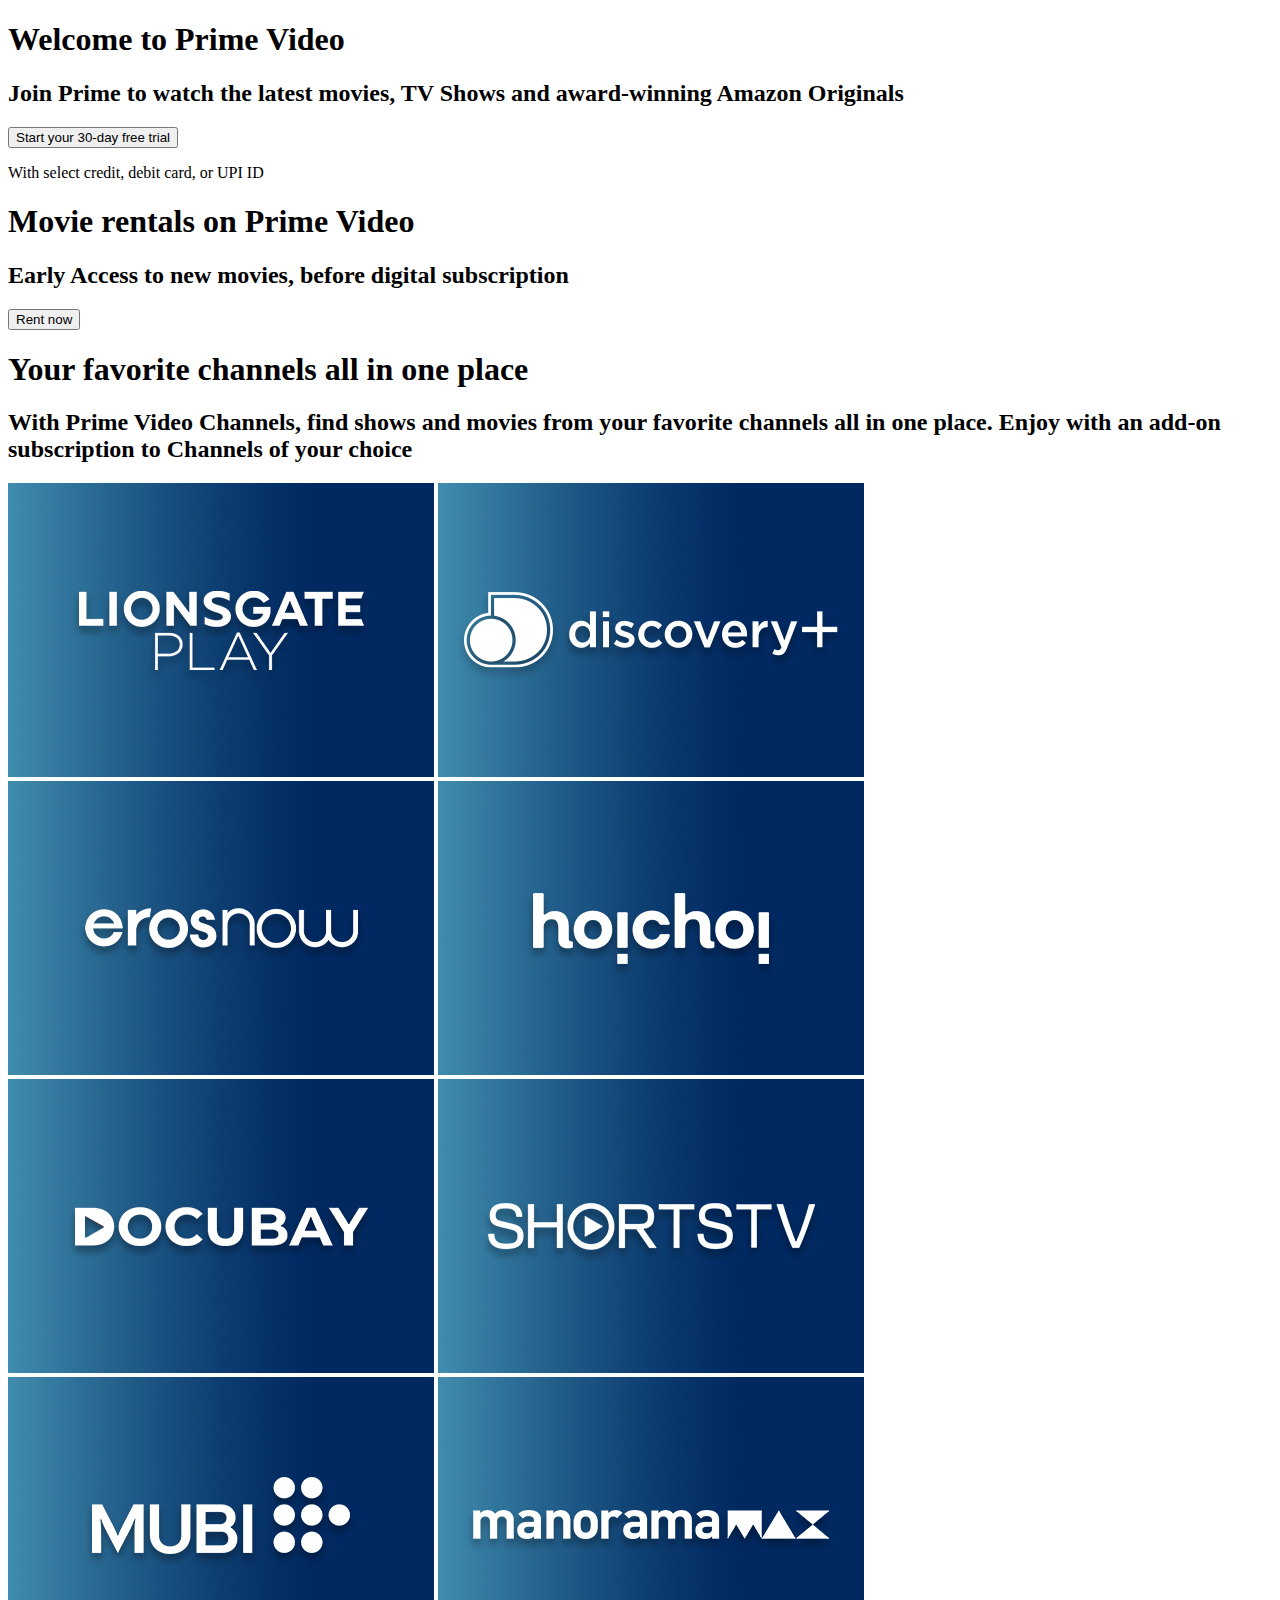
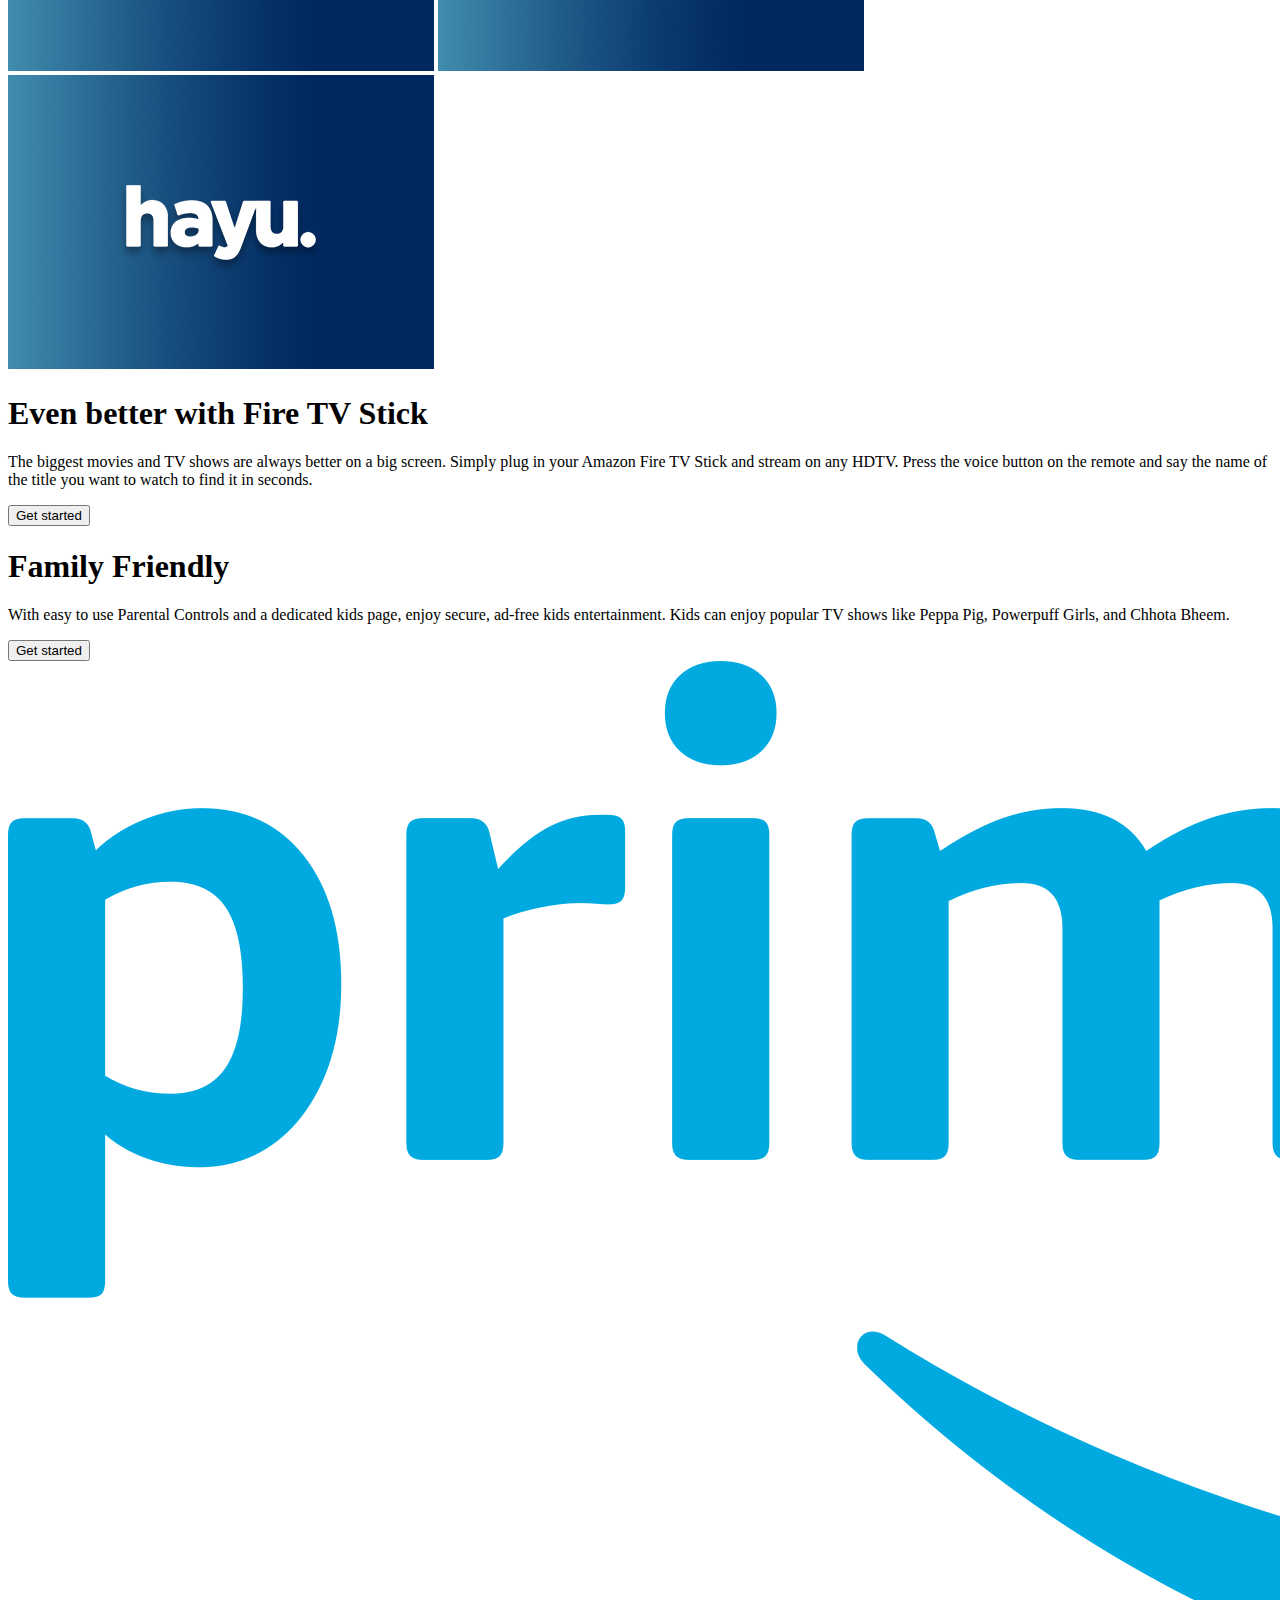
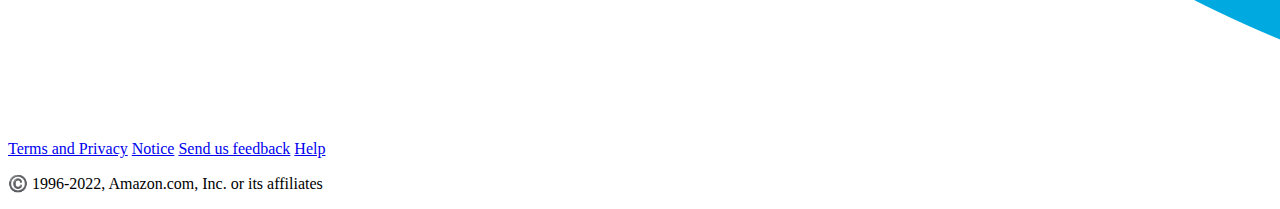
==== index.html @ 8a0611ff "changes has been commited" ====
<!DOCTYPE html>
<html lang="en">
<head>
    <meta charset="UTF-8">
    <meta http-equiv="X-UA-Compatible" content="IE=edge">
    <meta name="viewport" content="width=device-width, initial-scale=1.0">
    <link rel="stylesheet" href="D:\Spotknack FET\prime-clone\assets\style.css">
    <title>Welcome to Prime Video</title>
</head>
<body>
    
<section id="first-para">
    <div class="first-para-child-1">
        <h1>Welcome to Prime Video</h1>
        <h2>Join Prime to watch the latest movies, TV Shows and award-winning Amazon Originals</h2>
        <a href="#"><button class="free-trial-button">Start your 30-day free trial</button></a>
        <p>With select credit, debit card, or UPI ID</p>
    </div>
</section>
<section id="first-para-2">
    <div class="first-para-child-2">
        <h1>Movie rentals on Prime Video</h1>
        <h2>Early Access to new movies, before digital subscription</h2>
        <a href="#"><button class="rent-now">Rent now</button></a>
    </div>
</section>
<section id="second-para">
    <div class="about-channel">
        <h1>Your favorite channels all in one place</h1>
        <h2>With Prime Video Channels, find shows and movies from your favorite channels all in one place. Enjoy with an
            add-on subscription to Channels of your choice</h2>
    </div>
    <div class="channel-logo">
        <img src="assets/images/1.jpg" alt="lionsgate-logo">
        <img src="assets/images/2.jpg" alt="discovery+-logo">
        <img src="assets/images/3.jpg" alt="erosnow-logo">
        <img src="assets/images/4.jpg" alt="hoichoi-logo">
        <img src="assets/images/5.jpg" alt="docubay-logo">
        <img src="assets/images/6.jpg" alt="shortstv-logo">
        <img src="assets/images/7.jpg" alt="mubi-logo">
        <img src="assets/images/8.jpg" alt="manoramamax-logo">
        <img src="assets/images/9.jpg" alt="hayu-logo">
    </div>
</section>
<section id="third-para">
    <div class="fire-stick">
        <h1>Even better with Fire TV Stick</h1>
        <p>The biggest movies and TV shows are always better on a big screen. Simply plug in your Amazon Fire TV Stick
            and stream on any HDTV. Press the voice button on the remote and say the name of the title you want to watch
            to find it in seconds.</p>
        <a href="#"><button class="rent-now">Get started</button></a>
    </div>
</section>
<section id="fourth-para">
    <div class="kids">
        <h1>Family Friendly</h1>
        <p>With easy to use Parental Controls and a dedicated kids page, enjoy secure, ad-free kids entertainment. Kids
            can enjoy popular TV shows like Peppa Pig, Powerpuff Girls, and Chhota Bheem.</p>
       <a href="#"><button class="rent-now">Get started</button></a>
    </div>
</section>
<footer id="footer">
    <img  id="footerlogo" src="assets/images/prime-video.png" alt="">
    <br>
    <a href="#">Terms and Privacy</a>
    <a href="#">Notice</a>
    <a href="#">Send us feedback</a>
    <a href="#">Help</a>
    <p>©️ 1996-2022, Amazon.com, Inc. or its affiliates</p>
</footer>
</body>
</html>
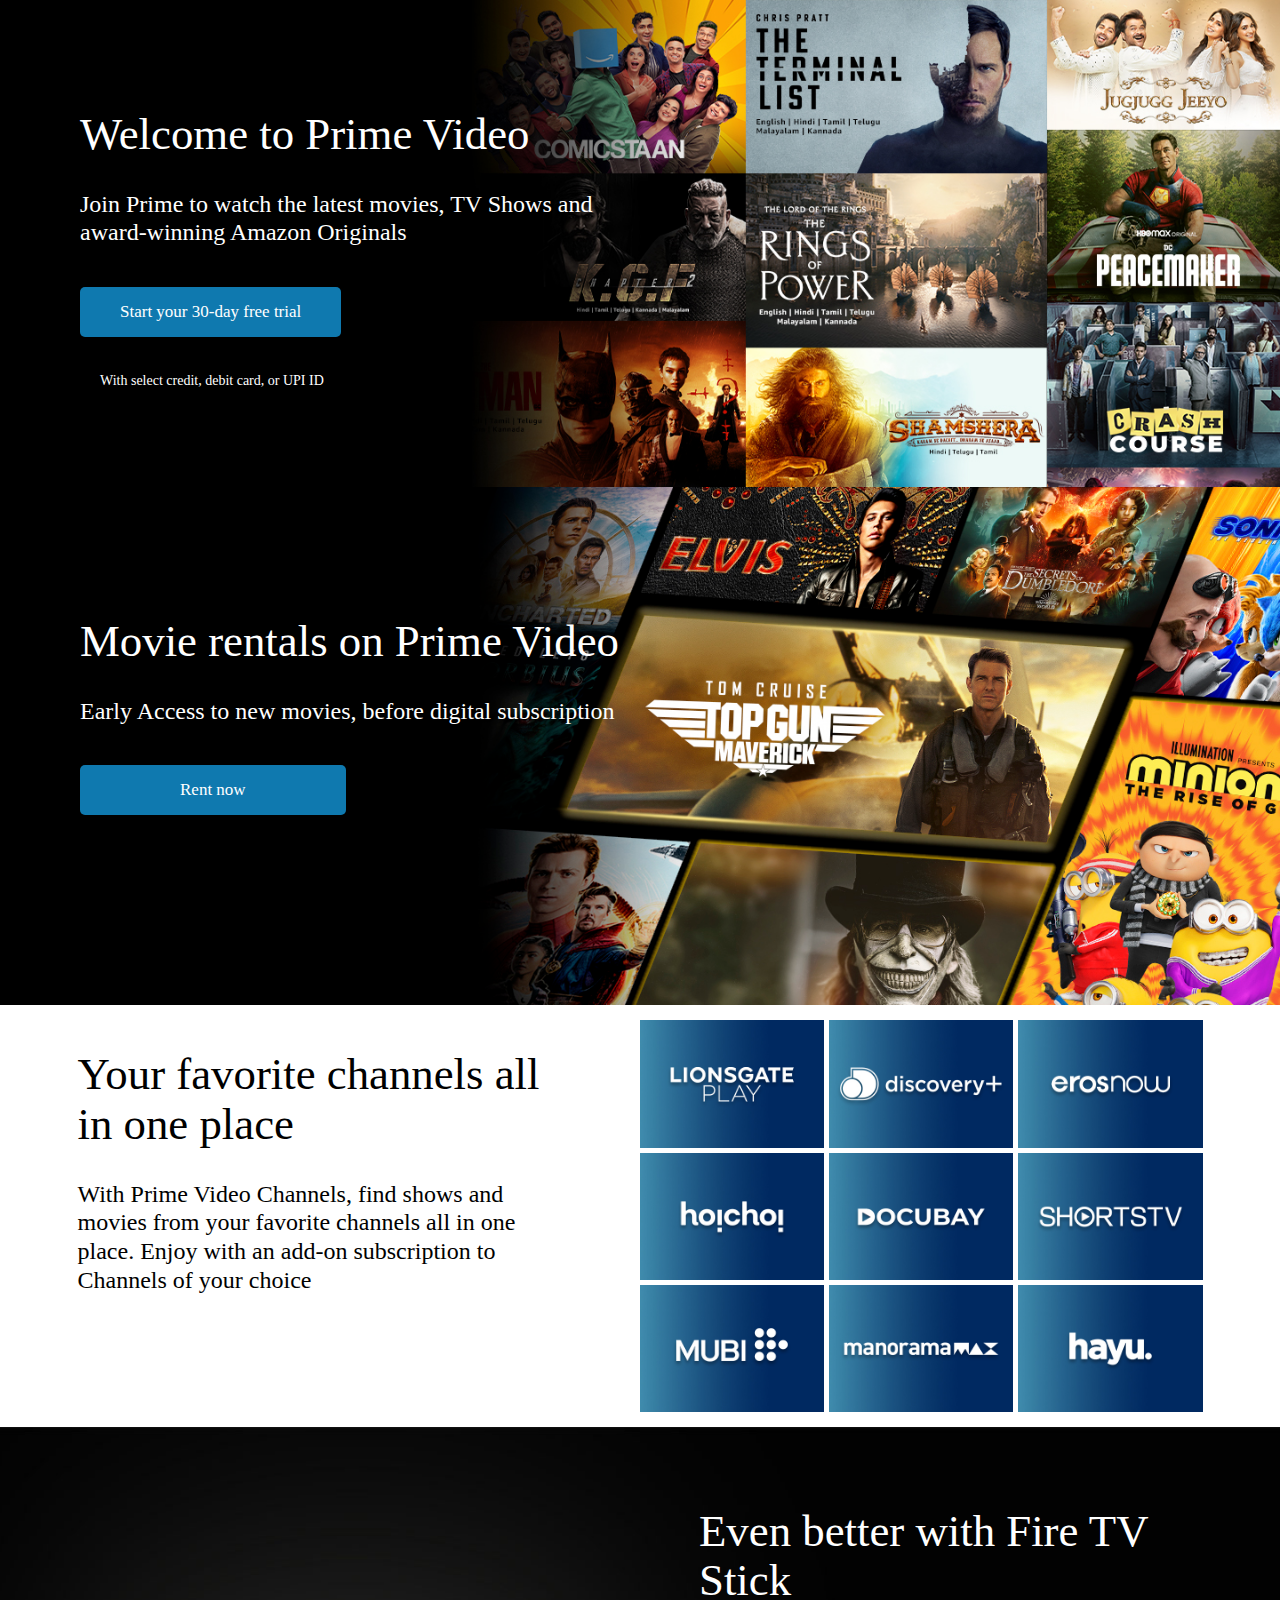
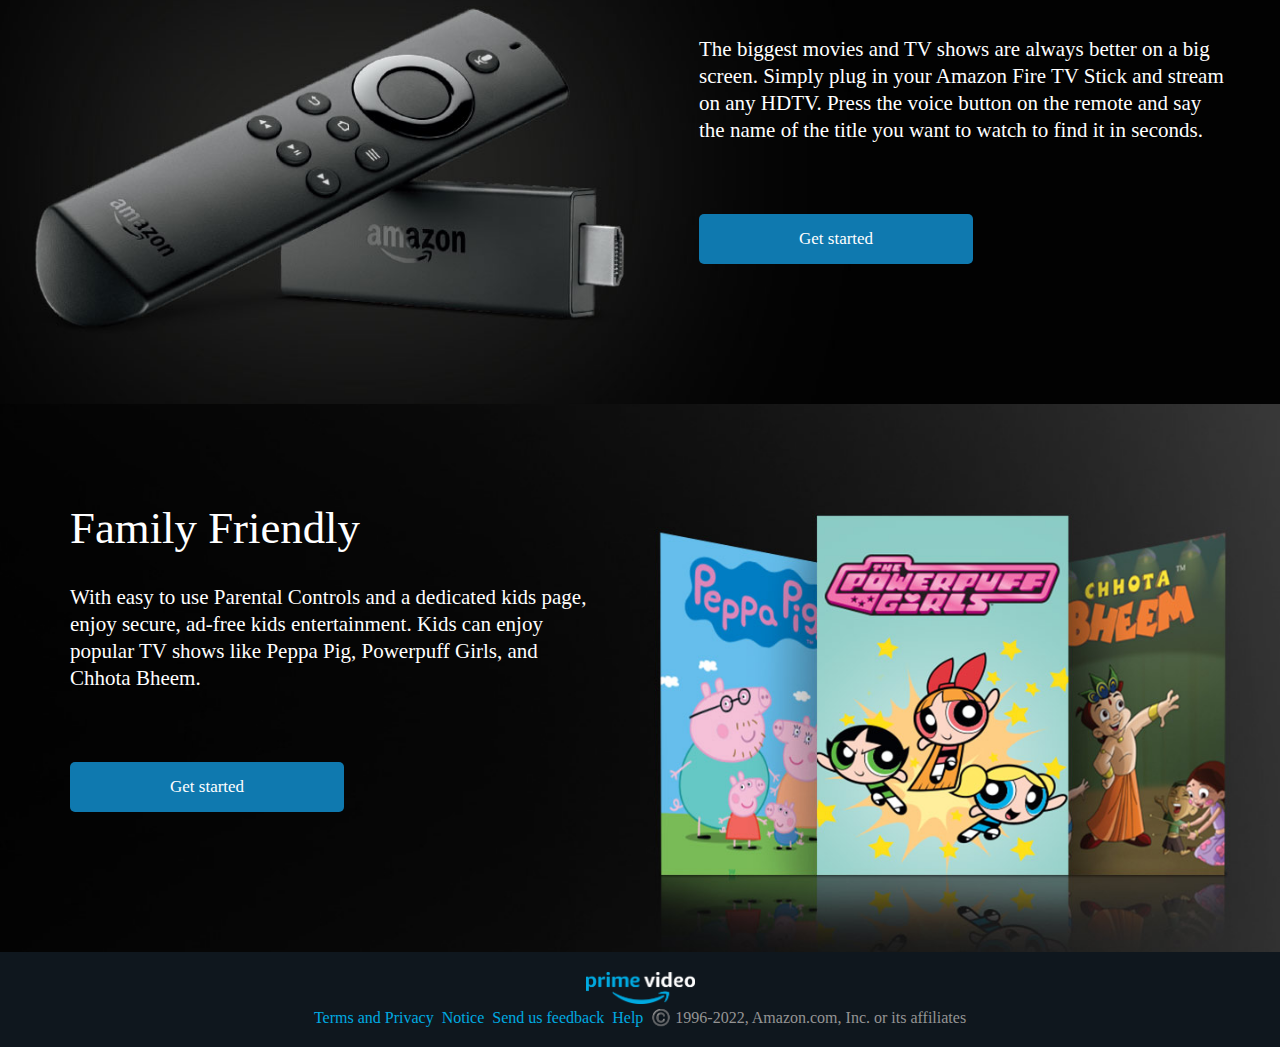
==== commit 0bf08e9b: "index has been updated" ====
--- a/index.html
+++ b/index.html
@@ -4,7 +4,7 @@
     <meta charset="UTF-8">
     <meta http-equiv="X-UA-Compatible" content="IE=edge">
     <meta name="viewport" content="width=device-width, initial-scale=1.0">
-    <link rel="stylesheet" href="D:\Spotknack FET\prime-clone\assets\style.css">
+    <link rel="stylesheet" href="assets/style.css">
     <title>Welcome to Prime Video</title>
 </head>
 <body>
--- a/assets/style.css
+++ b/assets/style.css
@@ -0,0 +1,190 @@
+* {
+  font-family: "Amazon Ember";
+}
+
+body {
+  margin: 0;
+  padding: 0;
+}
+
+button {
+  font-size: 17px;
+  line-height: 20px;
+  font-weight: 400;
+  background-color: #0f79af;
+  margin: 20px 0;
+  text-align: center;
+  color: #fff;
+  border-radius: 5px;
+  border: none;
+  cursor: pointer;
+}
+
+#first-para {
+  background-image: url("../assets/images/amazon.jpg");
+  background-size: cover;
+  background-repeat: no-repeat;
+  color: white;
+}
+
+#first-para > div {
+  width: 45%;
+  padding: 80px;
+  padding-bottom: 150px;
+}
+
+#first-para-2 {
+  background-image: url("../assets/images/image10.jpg");
+  background-size: cover;
+  background-repeat: no-repeat;
+
+  color: white;
+  margin-top: -68px;
+  padding: 20px 0;
+}
+
+#first-para-2 > div {
+    width: 45%;
+    padding: 80px;
+    padding-bottom: 150px;
+  }
+
+h1 {
+  font-size: 44.8px;
+  line-height: 49.6px;
+  margin-bottom: 30px;
+  font-weight: 400;
+}
+
+h2 {
+  font-size: 24px;
+  line-height: 28.8px;
+  font-weight: 300;
+}
+
+.free-trial-button {
+  padding: 15px 40px;
+}
+
+.rent-now {
+  padding: 15px 100px;
+}
+
+#first-para p {
+  font-size: 14px;
+  line-height: 20px;
+  font-weight: 300;
+  margin-left: 20px;
+}
+
+#second-para {
+  display: flex;
+  justify-content: space-evenly;
+  padding: 15px;
+}
+
+#second-para > div {
+  width: 45%;
+  /* margin: auto; */
+}
+
+#second-para .about-channel {
+  width: 40%;
+}
+.channel-logo {
+  display: grid;
+  grid-template-columns: repeat(3, 1fr);
+  gap: 5px;
+  /* width: 100%; */
+}
+
+.channel-logo img {
+  cursor: pointer;
+}
+
+.channel-logo img:hover {
+  box-shadow: rgba(6, 24, 44, 0.4) 0px 0px 0px 2px,
+    rgba(6, 24, 44, 0.65) 0px 4px 6px -1px,
+    rgba(255, 255, 255, 0.08) 0px 1px 0px inset;
+  transition: 0.3s;
+}
+
+#second-para img {
+  width: 100%;
+}
+
+#third-para {
+  background-image: url("../assets/images/firetv.jpg");
+  background-size: cover;
+  background-position: center;
+  background-repeat: no-repeat;
+  color: #fff;
+  padding: 50px;
+  padding-bottom: 100px;
+}
+
+#third-para div {
+  width: 45%;
+  margin-left: 55%;
+  text-align: left;
+  padding-bottom: 100px;
+}
+
+#third-para p {
+  font-size: 21px;
+  line-height: 27px;
+  font-weight: 300;
+  margin-bottom: 50px;
+}
+
+#fourth-para {
+  background-image: url("../assets/images/familyFriendly.jpg");
+  background-size: cover;
+  background-position: center;
+  background-repeat: no-repeat;
+  color: #fff;
+  padding: 50px;
+  padding-bottom: 20px;
+  margin-top: -80px;
+}
+
+#fourth-para div {
+  width: 45%;
+  /* margin-r: 55%; */
+  text-align: left;
+  padding: 20px;
+  padding-bottom: 100px;
+}
+
+#fourth-para p {
+  font-size: 21px;
+  line-height: 27px;
+  font-weight: 300;
+  margin-bottom: 50px;
+}
+
+
+
+
+#footer {
+    margin-top: 0px;
+    background-color: rgb(15,23,30);
+    text-align: center;
+    padding: 20px;
+    font-weight: 300;
+  }
+  
+  #footer p {
+    display: inline;
+    color: #949494;
+  }
+  
+  #footer a {
+    text-decoration: none;
+    margin-right: 4px;
+    color: rgb(0,170,225);
+  }
+  #footerlogo{
+    width: 109px;
+    height: 32px;
+  }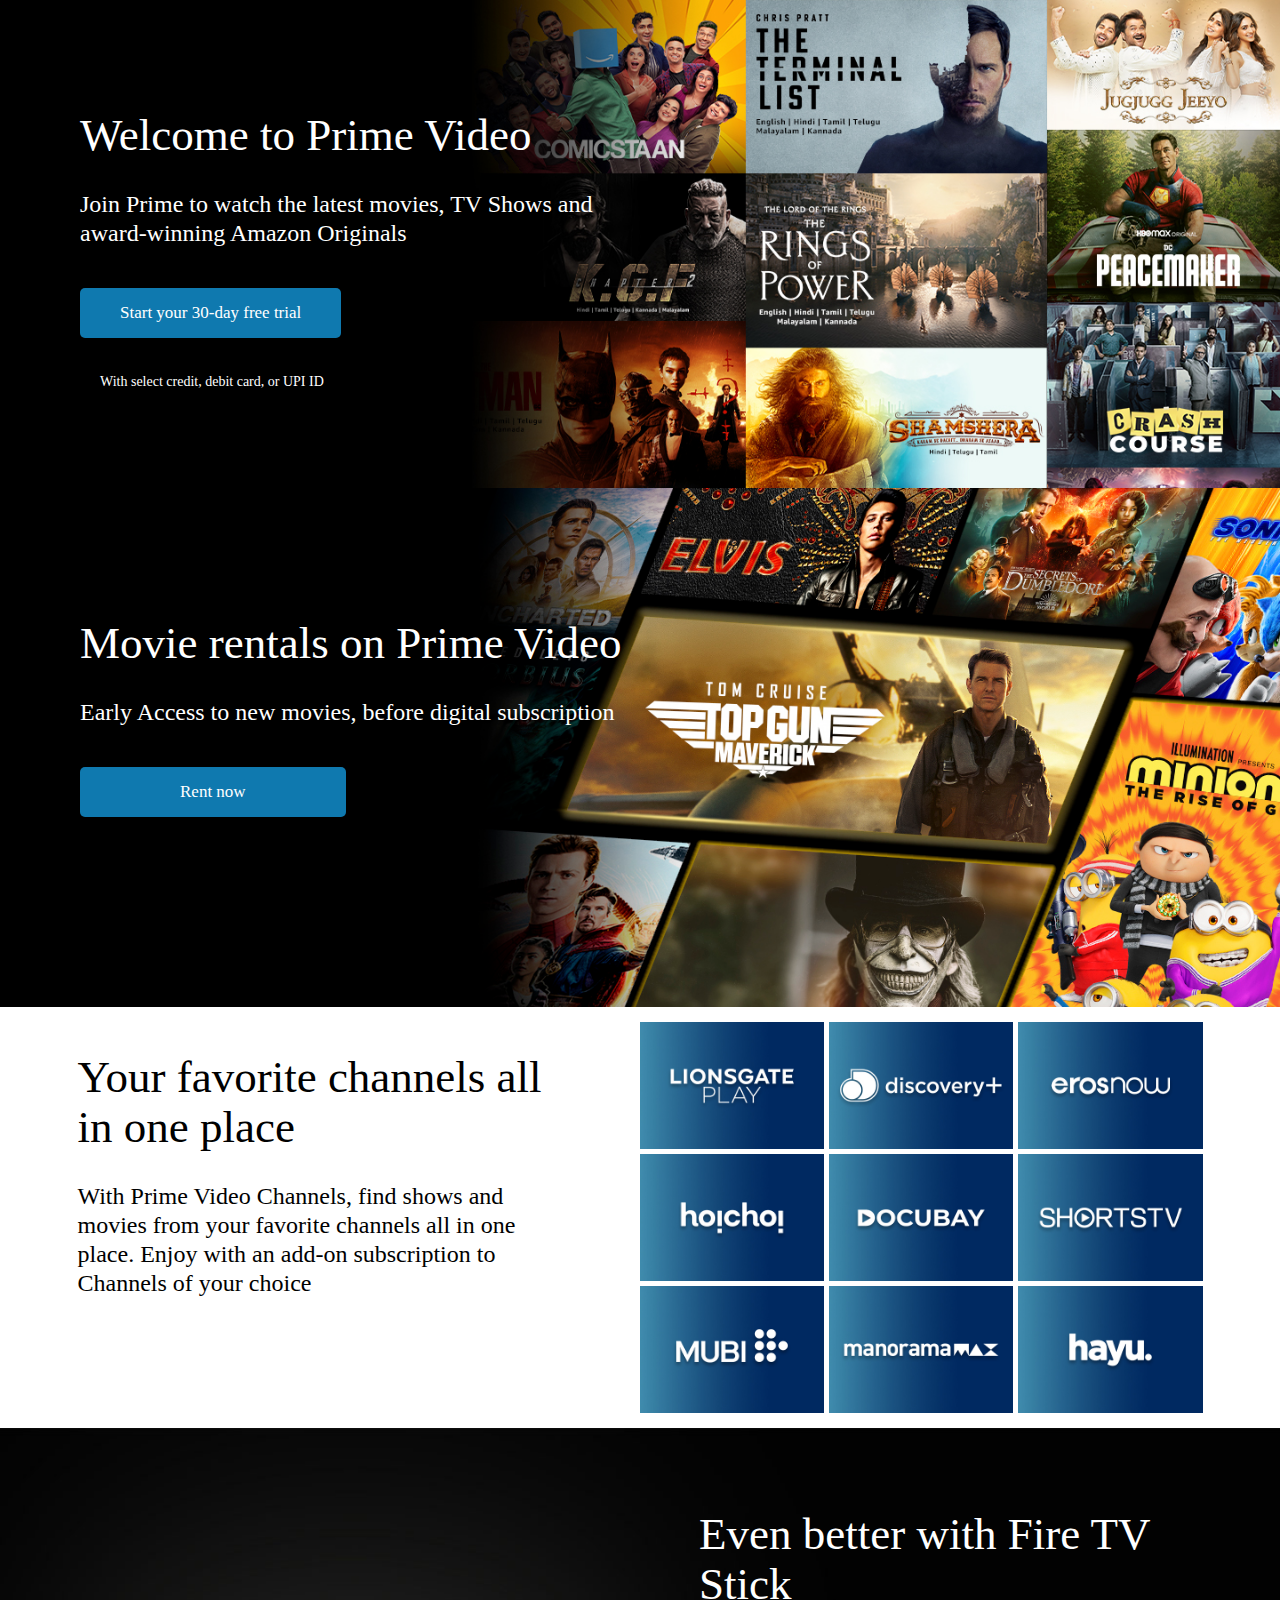
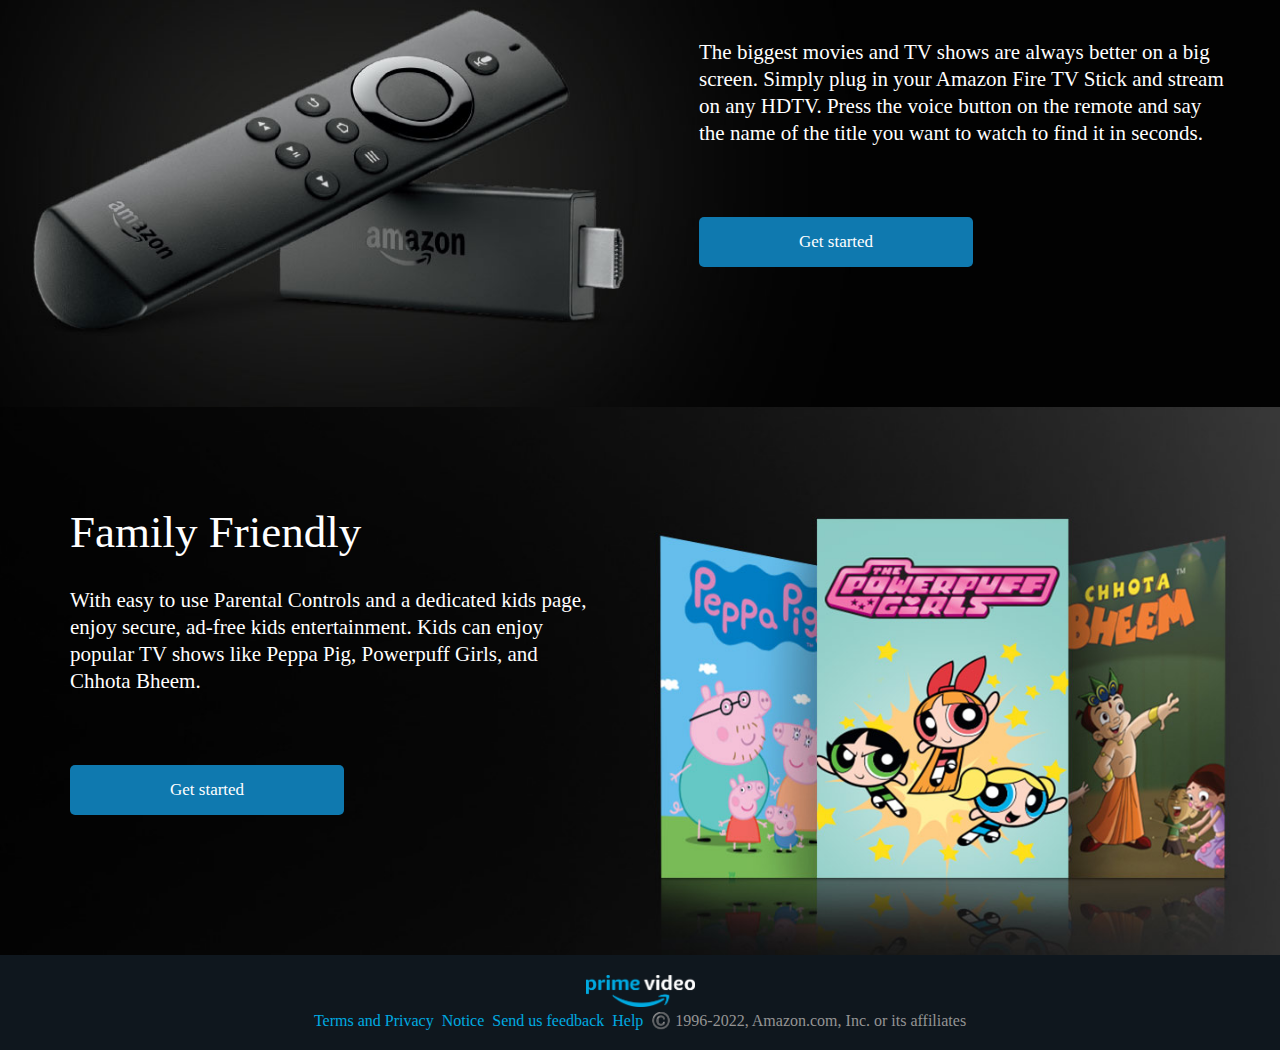
==== commit 0523bb1b: "Added the registration functionality and form validation" ====
--- a/index.html
+++ b/index.html
@@ -1,72 +1,93 @@
-<!DOCTYPE html>
+<!doctype html>
 <html lang="en">
-<head>
-    <meta charset="UTF-8">
-    <meta http-equiv="X-UA-Compatible" content="IE=edge">
-    <meta name="viewport" content="width=device-width, initial-scale=1.0">
-    <link rel="stylesheet" href="assets/style.css">
+  <head>
+    <meta charset="UTF-8" />
+    <meta http-equiv="X-UA-Compatible" content="IE=edge" />
+    <meta name="viewport" content="width=device-width, initial-scale=1.0" />
+    <link rel="stylesheet" type="text/css" href="./assets/style.css" />
     <title>Welcome to Prime Video</title>
-</head>
-<body>
-    
-<section id="first-para">
-    <div class="first-para-child-1">
+  </head>
+  <body>
+    <section id="first-para">
+      <div class="first-para-child-1">
         <h1>Welcome to Prime Video</h1>
-        <h2>Join Prime to watch the latest movies, TV Shows and award-winning Amazon Originals</h2>
-        <a href="#"><button class="free-trial-button">Start your 30-day free trial</button></a>
+        <h2>
+          Join Prime to watch the latest movies, TV Shows and award-winning
+          Amazon Originals
+        </h2>
+        <a href="pages/signin.html"
+          ><button class="free-trial-button">
+            Start your 30-day free trial
+          </button></a
+        >
         <p>With select credit, debit card, or UPI ID</p>
-    </div>
-</section>
-<section id="first-para-2">
-    <div class="first-para-child-2">
+      </div>
+    </section>
+    <section id="first-para-2">
+      <div class="first-para-child-2">
         <h1>Movie rentals on Prime Video</h1>
         <h2>Early Access to new movies, before digital subscription</h2>
-        <a href="#"><button class="rent-now">Rent now</button></a>
-    </div>
-</section>
-<section id="second-para">
-    <div class="about-channel">
+        <a href="pages/signin.html"
+          ><button class="rent-now">Rent now</button></a
+        >
+      </div>
+    </section>
+    <section id="second-para">
+      <div class="about-channel">
         <h1>Your favorite channels all in one place</h1>
-        <h2>With Prime Video Channels, find shows and movies from your favorite channels all in one place. Enjoy with an
-            add-on subscription to Channels of your choice</h2>
-    </div>
-    <div class="channel-logo">
-        <img src="assets/images/1.jpg" alt="lionsgate-logo">
-        <img src="assets/images/2.jpg" alt="discovery+-logo">
-        <img src="assets/images/3.jpg" alt="erosnow-logo">
-        <img src="assets/images/4.jpg" alt="hoichoi-logo">
-        <img src="assets/images/5.jpg" alt="docubay-logo">
-        <img src="assets/images/6.jpg" alt="shortstv-logo">
-        <img src="assets/images/7.jpg" alt="mubi-logo">
-        <img src="assets/images/8.jpg" alt="manoramamax-logo">
-        <img src="assets/images/9.jpg" alt="hayu-logo">
-    </div>
-</section>
-<section id="third-para">
-    <div class="fire-stick">
+        <h2>
+          With Prime Video Channels, find shows and movies from your favorite
+          channels all in one place. Enjoy with an add-on subscription to
+          Channels of your choice
+        </h2>
+      </div>
+      <div class="channel-logo">
+        <img src="./assets/images/1.jpg" alt="lionsgate-logo" />
+        <img src="./assets/images/2.jpg" alt="discovery+-logo" />
+        <img src="./assets/images/3.jpg" alt="erosnow-logo" />
+        <img src="./assets/images/4.jpg" alt="hoichoi-logo" />
+        <img src="./assets/images/5.jpg" alt="docubay-logo" />
+        <img src="./assets/images/6.jpg" alt="shortstv-logo" />
+        <img src="./assets/images/7.jpg" alt="mubi-logo" />
+        <img src="./assets/images/8.jpg" alt="manoramamax-logo" />
+        <img src="./assets/images/9.jpg" alt="hayu-logo" />
+      </div>
+    </section>
+    <section id="third-para">
+      <div class="fire-stick">
         <h1>Even better with Fire TV Stick</h1>
-        <p>The biggest movies and TV shows are always better on a big screen. Simply plug in your Amazon Fire TV Stick
-            and stream on any HDTV. Press the voice button on the remote and say the name of the title you want to watch
-            to find it in seconds.</p>
-        <a href="#"><button class="rent-now">Get started</button></a>
-    </div>
-</section>
-<section id="fourth-para">
-    <div class="kids">
+        <p>
+          The biggest movies and TV shows are always better on a big screen.
+          Simply plug in your Amazon Fire TV Stick and stream on any HDTV. Press
+          the voice button on the remote and say the name of the title you want
+          to watch to find it in seconds.
+        </p>
+        <a href="pages/signin.html"
+          ><button class="rent-now">Get started</button></a
+        >
+      </div>
+    </section>
+    <section id="fourth-para">
+      <div class="kids">
         <h1>Family Friendly</h1>
-        <p>With easy to use Parental Controls and a dedicated kids page, enjoy secure, ad-free kids entertainment. Kids
-            can enjoy popular TV shows like Peppa Pig, Powerpuff Girls, and Chhota Bheem.</p>
-       <a href="#"><button class="rent-now">Get started</button></a>
-    </div>
-</section>
-<footer id="footer">
-    <img  id="footerlogo" src="assets/images/prime-video.png" alt="">
-    <br>
-    <a href="#">Terms and Privacy</a>
-    <a href="#">Notice</a>
-    <a href="#">Send us feedback</a>
-    <a href="#">Help</a>
-    <p>©️ 1996-2022, Amazon.com, Inc. or its affiliates</p>
-</footer>
-</body>
-</html>+        <p>
+          With easy to use Parental Controls and a dedicated kids page, enjoy
+          secure, ad-free kids entertainment. Kids can enjoy popular TV shows
+          like Peppa Pig, Powerpuff Girls, and Chhota Bheem.
+        </p>
+        <a href="pages/signin.html"
+          ><button class="rent-now">Get started</button></a
+        >
+      </div>
+    </section>
+    <footer id="footer">
+      <img id="footer-logo" src="assets/images/prime-video.png" alt="" />
+      <br />
+      <a href="#">Terms and Privacy</a>
+      <a href="#">Notice</a>
+      <a href="#">Send us feedback</a>
+      <a href="#">Help</a>
+      <p>©️ 1996-2022, Amazon.com, Inc. or its affiliates</p>
+    </footer>
+  </body>
+</html>
--- a/assets/style.css
+++ b/assets/style.css
@@ -1,5 +1,5 @@
 * {
-  font-family: "Amazon Ember";
+  font-family: "Amazon Ember", serif;
 }
 
 body {
@@ -29,8 +29,7 @@
 
 #first-para > div {
   width: 45%;
-  padding: 80px;
-  padding-bottom: 150px;
+  padding: 80px 80px 150px;
 }
 
 #first-para-2 {
@@ -45,20 +44,19 @@
 
 #first-para-2 > div {
     width: 45%;
-    padding: 80px;
-    padding-bottom: 150px;
-  }
+  padding: 80px 80px 150px;
+}
 
 h1 {
-  font-size: 44.8px;
-  line-height: 49.6px;
+  font-size: 45px;
+  line-height: 50px;
   margin-bottom: 30px;
   font-weight: 400;
 }
 
 h2 {
   font-size: 24px;
-  line-height: 28.8px;
+  line-height: 29px;
   font-weight: 300;
 }
 
@@ -103,9 +101,9 @@
 }
 
 .channel-logo img:hover {
-  box-shadow: rgba(6, 24, 44, 0.4) 0px 0px 0px 2px,
-    rgba(6, 24, 44, 0.65) 0px 4px 6px -1px,
-    rgba(255, 255, 255, 0.08) 0px 1px 0px inset;
+  box-shadow: rgba(6, 24, 44, 0.4) 0 0 0 2px,
+    rgba(6, 24, 44, 0.65) 0 4px 6px -1px,
+    rgba(255, 255, 255, 0.08) 0 1px 0 inset;
   transition: 0.3s;
 }
 
@@ -119,8 +117,7 @@
   background-position: center;
   background-repeat: no-repeat;
   color: #fff;
-  padding: 50px;
-  padding-bottom: 100px;
+  padding: 50px 50px 100px;
 }
 
 #third-para div {
@@ -143,8 +140,7 @@
   background-position: center;
   background-repeat: no-repeat;
   color: #fff;
-  padding: 50px;
-  padding-bottom: 20px;
+  padding: 50px 50px 20px;
   margin-top: -80px;
 }
 
@@ -152,8 +148,7 @@
   width: 45%;
   /* margin-r: 55%; */
   text-align: left;
-  padding: 20px;
-  padding-bottom: 100px;
+  padding: 20px 20px 100px;
 }
 
 #fourth-para p {
@@ -162,12 +157,8 @@
   font-weight: 300;
   margin-bottom: 50px;
 }
-
-
-
-
 #footer {
-    margin-top: 0px;
+    margin-top: 0;
     background-color: rgb(15,23,30);
     text-align: center;
     padding: 20px;
@@ -184,7 +175,7 @@
     margin-right: 4px;
     color: rgb(0,170,225);
   }
-  #footerlogo{
+  #footer-logo{
     width: 109px;
     height: 32px;
   }